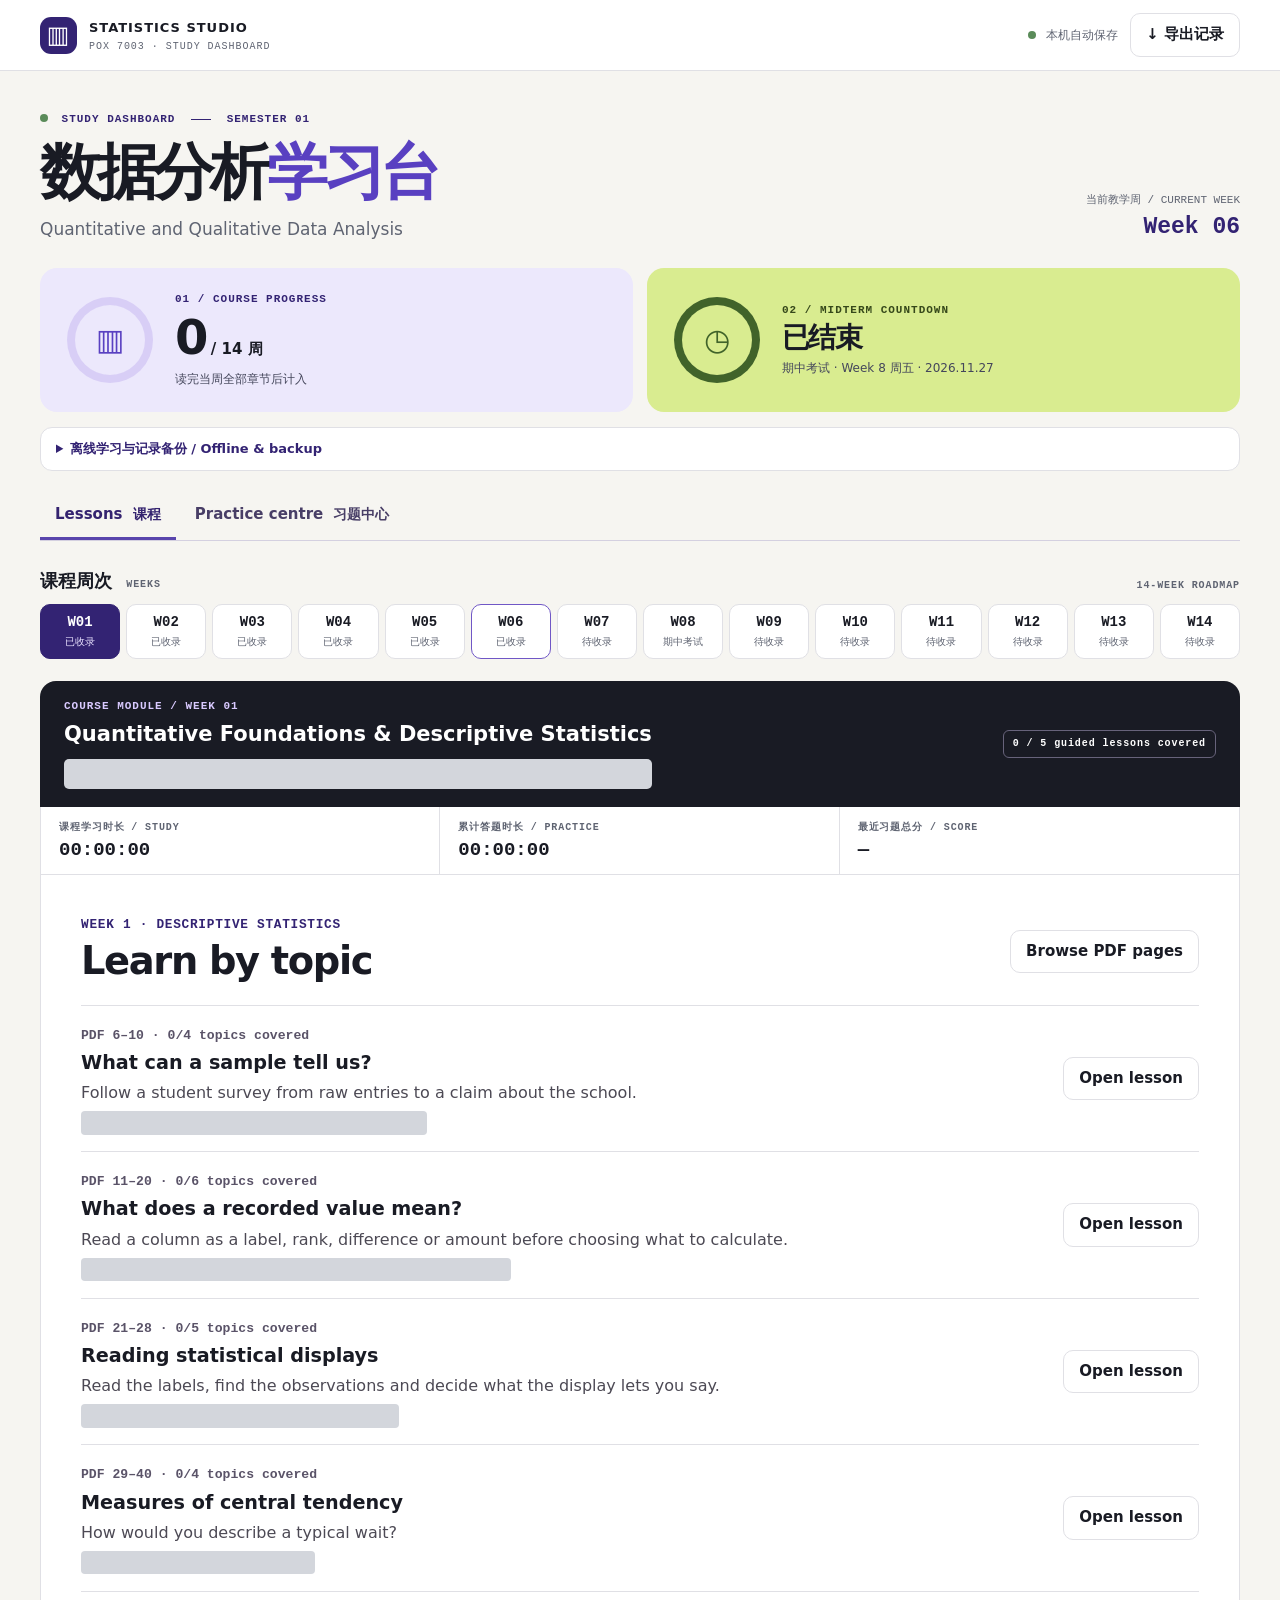
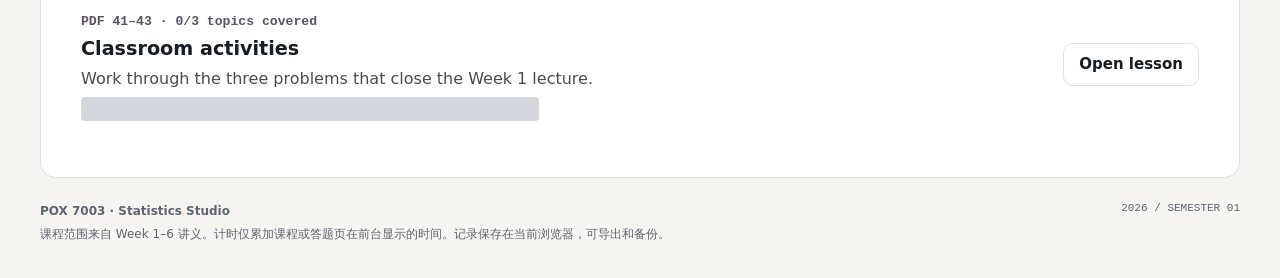
==== index.html @ 5e504912 "Publish POX 7003 study dashboard" ====
<!doctype html>
<html lang="zh-CN">
<head>
<meta charset="utf-8">
<meta name="viewport" content="width=device-width,initial-scale=1">
<meta name="description" content="POX 7003 双语课程、学习计时和英文测验。">
<meta name="theme-color" content="#f6f5f1">
<title>POX 7003 · Statistics Studio</title>
<link rel="stylesheet" href="./style.css">
<script defer src="./course.js"></script>
<script defer src="./week1.js"></script>
<script defer src="./week1-slides.js"></script>
<script defer src="./week1-clear.js"></script>
<script defer src="./slide-courses.js"></script>
<script defer src="./slide-view.js"></script>
<script defer src="./week5.js"></script>
<script defer src="./week6.js"></script>
<script defer src="./teaching.js"></script>
<script defer src="./reference.js"></script>
<script defer src="./figures.js"></script>
<script defer src="./centre-content.js"></script>
<script defer src="./centre-visual.js"></script>
<script defer src="./centre-assessment.js"></script>
<script defer src="./guided-foundations.js"></script>
<script defer src="./guided-graphs.js"></script>
<script defer src="./guided-activities.js"></script>
<script defer src="./centre-lesson.js"></script>
<script defer src="./week1-practice.js"></script>
<script defer src="./revision-original.js"></script>
<script defer src="./revision-mock.js"></script>
<script defer src="./revision-scope.js"></script>
<script defer src="./exam-centre.js"></script>
<script defer src="./app.js"></script>
<script defer src="./storage.js"></script>
</head>
<body>
<header class="top"><div class="shell top-inner"><a class="brand" href="#week=1"><span class="logo" aria-hidden="true">▥</span><span>STATISTICS STUDIO<small>POX 7003 · STUDY DASHBOARD</small></span></a><div class="tools"><span class="local" id="save-status"><i></i> 本机自动保存</span><button id="export" class="soft">↓ <span>导出记录</span></button></div></div></header>
<main class="shell">
  <section class="hero"><div><p class="eyebrow"><span class="live"></span> STUDY DASHBOARD <span class="hero-rule"></span> SEMESTER 01</p><h1>数据分析<span>学习台</span></h1><p class="subtitle" lang="en">Quantitative and Qualitative Data Analysis</p></div><div class="now"><small>当前教学周 / CURRENT WEEK</small><strong>Week 06</strong></div></section>
  <section class="gauges" aria-label="课程仪表盘">
    <div class="gauge-card progress"><div class="ring" id="progress-ring" aria-hidden="true"><span>▥</span></div><div><p class="eyebrow">01 / COURSE PROGRESS</p><div class="metric"><strong id="week-count">0</strong><span> / 14 周</span></div><p>读完当周全部章节后计入</p></div></div>
    <div class="gauge-card exam"><div class="ring" id="exam-ring" aria-hidden="true"><span>◷</span></div><div><p class="eyebrow">02 / MIDTERM COUNTDOWN</p><div class="metric"><strong id="exam-days">—</strong><span id="exam-unit"> 天</span></div><p>期中考试 · Week 8 周五 · 2026.11.27</p></div></div>
  </section>
  <details class="access-help"><summary>离线学习与记录备份 / Offline &amp; backup</summary>
    <p><a href="./POX7003-offline.html" download>下载完整离线版</a>，保存后可直接打开学习。记录按浏览器保存，可通过备份转移到其他设备。</p>
    <div class="tools backup-tools"><button class="soft" id="backup">备份学习数据</button><label class="soft" for="restore">恢复备份</label><input id="restore" type="file" accept=".json,application/json" hidden></div>
    <p id="backup-status" role="status">CSV 可查看统计；JSON 备份可恢复进度和成绩。恢复会替换当前记录，请先备份。</p>
  </details>
  <nav class="course-switch" aria-label="Study navigation"><a href="#week=1&view=lessons" id="course-switch-lessons">Lessons <span>课程</span></a><a href="#view=exam&tab=mock" id="course-switch-exam">Practice centre <span>习题中心</span></a></nav>
  <section class="weeks" aria-labelledby="weeks-title"><div class="section-head"><h2 id="weeks-title">课程周次 <small>WEEKS</small></h2><span>14-WEEK ROADMAP</span></div><nav class="week-grid" id="week-grid" aria-label="选择课程周次"></nav></section>
  <div id="workspace"></div>
  <footer><div><strong>POX 7003 · Statistics Studio</strong><p>课程范围来自 Week 1–6 讲义。计时仅累加课程或答题页在前台显示的时间。记录保存在当前浏览器，可导出和备份。</p></div><span>2026 / SEMESTER 01</span></footer>
</main>
<dialog id="diagram-viewer"><div class="diagram-toolbar"><button type="button" class="soft" id="close-diagram">Close</button><label for="diagram-scale">Zoom <input id="diagram-scale" type="range" min="100" max="300" step="25" value="100"></label><output id="diagram-scale-value" for="diagram-scale">100%</output></div><div id="large-diagram"></div></dialog>
</body>
</html>
---- style.css ----
:root{--bg:#f6f5f1;--paper:#fff;--ink:#191b24;--muted:#5f6472;--line:#e0e0e5;--purple:#5940c1;--deep:#332373;--violet:#ece8fc;--lime:#d9ec90;--green:#315a3a;--mono:ui-monospace,Consolas,monospace}
*{box-sizing:border-box}body{margin:0;background:var(--bg);color:var(--ink);font:15px/1.55 system-ui,"Microsoft YaHei",sans-serif}a{color:var(--deep)}button,input{font:inherit}button{cursor:pointer}button:disabled{cursor:default}button:focus-visible,a:focus-visible,input:focus-visible,summary:focus-visible{outline:3px solid #9779ef;outline-offset:3px}.shell{width:min(1200px,calc(100% - 60px));margin:auto}.top{border-bottom:1px solid var(--line);background:#fff}.top-inner,.brand,.tools,.section-head,.lesson-top,.pager,.quiz-actions,.week-title{display:flex;align-items:center;justify-content:space-between;gap:12px}.top-inner{height:70px}.brand{text-decoration:none;color:var(--ink);font-weight:800;font-size:13px;letter-spacing:.075em}.brand small{display:block;color:var(--muted);font:10px var(--mono);margin-top:3px}.logo{display:grid;place-items:center;width:37px;height:37px;border-radius:11px;background:var(--deep);color:#fff;font-size:24px}.local{font-size:12px;color:var(--muted);white-space:nowrap}.local i,.live{display:inline-block;width:8px;height:8px;background:#5a8b59;border-radius:50%;margin-right:6px}.soft,.primary{border:1px solid var(--line);border-radius:10px;padding:9px 15px;background:#fff;color:var(--ink);font-weight:650}.soft:hover{background:var(--violet)}.primary{background:var(--deep);color:#fff;border-color:var(--deep)}.primary:hover{background:var(--purple)}.primary:disabled{background:#e5e2ea;color:#635c70;border-color:#e5e2ea}.hero{padding:41px 0 26px;display:flex;align-items:flex-end;justify-content:space-between;gap:16px}.eyebrow{font:700 11px/1.35 var(--mono);letter-spacing:.09em;margin:0;color:var(--deep)}.hero-rule{display:inline-block;width:20px;border-top:1px solid currentColor;vertical-align:middle;margin:0 8px}.hero h1{margin:10px 0 2px;font-size:clamp(35px,5vw,61px);letter-spacing:-.07em;line-height:1.15}.hero h1 span{color:var(--purple)}.subtitle{margin:9px 0 0;color:var(--muted);font-size:clamp(13px,2vw,17px)}.now{text-align:right;padding:0 0 2px;white-space:nowrap}.now small{color:var(--muted);font:11px var(--mono)}.now strong{display:block;font:700 23px var(--mono);color:var(--deep);margin-top:4px}.gauges{display:grid;grid-template-columns:1fr 1fr;gap:14px}.gauge-card{display:flex;align-items:center;gap:22px;padding:22px 27px;border-radius:17px;min-height:144px}.progress{background:var(--violet)}.exam{background:var(--lime)}.exam .eyebrow{color:#36481a}.ring{width:86px;height:86px;display:grid;place-items:center;position:relative;flex:none;border-radius:50%;background:conic-gradient(var(--arc) var(--value,0%),var(--track) 0)}.ring:before{content:"";position:absolute;inset:8px;border-radius:50%;background:var(--face)}.ring span{z-index:1;color:var(--arc);font-size:30px}.progress .ring{--arc:#5940c1;--track:#d8cef6;--face:var(--violet)}.exam .ring{--arc:#41632a;--track:#bfda65;--face:var(--lime)}.metric{line-height:1.08;margin-top:5px}.metric strong{font-size:48px;letter-spacing:-.06em}.metric span{font-size:15px;font-weight:700}.gauge-card p:last-child{font-size:12px;margin:6px 0 0;color:#44465b}.weeks{margin:26px 0 22px}.section-head h2{font-size:18px;margin:0 0 9px}.section-head small,.section-head>span,.tag,.label{font:700 10px var(--mono);letter-spacing:.09em;color:var(--muted)}.section-head small{margin-left:8px}.week-grid{display:grid;grid-template-columns:repeat(14,1fr);gap:6px}.week-tab{border:1px solid var(--line);background:#fff;color:var(--ink);border-radius:10px;min-width:0;padding:9px 2px;text-align:center}.week-tab strong{font:700 14px var(--mono);display:block}.week-tab span{font-size:10px;display:block;margin-top:4px;color:var(--muted);white-space:nowrap}.week-tab[aria-current]{background:var(--deep);border-color:var(--deep);color:#fff}.week-tab[aria-current] span{color:#e9e2ff}.week-tab.is-current:not([aria-current]){border-color:#7057c6}.week-tab.is-done:not([aria-current]) span{color:var(--green);font-weight:700}.week-title{background:var(--ink);color:#fff;border-radius:16px 16px 0 0;padding:18px 24px}.week-title h2{font-size:21px;margin:4px 0 0}.week-title h2 small{font-weight:500;font-size:14px;color:#ddd8eb;display:block}.week-title .eyebrow{color:#d9caff}.week-title .tag{color:#fff;border:1px solid #67637b;padding:6px 9px;border-radius:6px;text-align:center;line-height:1.45}.week-body{background:#fff;border:1px solid var(--line);border-top:0;border-radius:0 0 16px 16px}.week-stats{display:grid;grid-template-columns:repeat(3,1fr);border-bottom:1px solid var(--line);margin:0}.week-stats>div{padding:13px 18px;border-right:1px solid var(--line);min-width:0}.week-stats>div:last-child{border:0}.week-stats dd{font:700 19px var(--mono);margin:5px 0 0}.lesson-layout{display:grid;grid-template-columns:230px minmax(0,1fr)}.toc{padding:19px 12px;border-right:1px solid var(--line);background:#faf9fd}.toc>.label{display:block;margin:0 7px 12px}.topic{border:0;border-radius:9px;background:transparent;color:var(--ink);display:grid;grid-template-columns:23px 1fr auto;width:100%;text-align:left;gap:6px;padding:9px 6px;font-size:12px;margin-bottom:3px}.topic:hover,.topic[aria-current]{background:var(--violet)}.topic[aria-current]{color:var(--deep);font-weight:700}.topic .num{font:700 11px var(--mono);color:var(--purple);margin-top:3px}.topic time{font:10px var(--mono);color:var(--muted);margin-top:4px}.lesson{padding:22px 24px}.lesson-top{align-items:flex-start}.lesson h3,.practice h3,.empty h3{font-size:clamp(20px,3vw,28px);line-height:1.25;margin:7px 0 0}.lesson h3 small{font-size:14px;display:block;color:var(--muted);font-weight:600;margin-top:6px}.timer{color:var(--deep);border:1px solid #ddd4fc;background:#f6f3ff;border-radius:9px;padding:8px 10px;font:700 11px var(--mono);white-space:nowrap}.figure{margin:18px 0;background:#f7f6fc;border:1px solid #e6e1f5;border-radius:13px;padding:9px 12px 10px}.figure svg{width:100%;height:auto;display:block;max-height:214px}.figure figcaption{font-size:12px;color:#4d4c64;text-align:center;margin-top:6px}.bilingual{display:grid;grid-template-columns:1fr 1fr;gap:0 19px}.bilingual .label{padding-bottom:8px}.bilingual p{margin:0;padding:12px 0;border-top:1px solid var(--line);font-size:14px;overflow-wrap:anywhere}.bilingual p[lang=en]{color:#43475a}.pager{margin:18px 0 0;flex-wrap:wrap}.practice-cta{padding:17px 24px;background:#fbfaf4;border-top:1px solid #e6e3d7;border-radius:0 0 16px 16px;display:flex;align-items:center;justify-content:space-between;gap:10px}.practice-cta h3{font-size:16px;margin:0}.practice-cta p,.empty p{margin:4px 0 0;color:var(--muted);font-size:13px}.practice,.empty{padding:23px 24px}.practice{max-width:850px;margin:auto}.practice h3{margin-bottom:13px}.practice-progress{height:6px;background:var(--violet);border-radius:9px;overflow:hidden;margin:14px 0 19px}.practice-progress span{display:block;background:var(--purple);height:100%}.practice fieldset{margin:0;padding:0;border:0;min-width:0}.practice legend{font-size:19px;font-weight:700;margin:0 0 12px;padding:0}.options label{display:flex;align-items:center;gap:12px;padding:10px 12px;border:1px solid var(--line);border-radius:8px;margin-bottom:7px}.options label:has(input:checked){background:var(--violet);border-color:var(--purple)}.options input{accent-color:var(--purple);flex:none}.short-answer{display:block;width:100%;padding:12px;border:1px solid #8f88a2;border-radius:8px}.quiz-actions{margin-top:17px;flex-wrap:wrap}.quiz-actions button:disabled{opacity:.5}.feedback{margin:9px 0 0;color:#8f312f}.result-list{padding-left:24px}.result-list li{padding:8px 0;border-bottom:1px solid var(--line)}.result-list small{display:block;color:var(--muted)}details{margin:13px 0}summary{cursor:pointer;font-weight:650}.source-note{padding:0 24px 6px;font-size:12px;color:var(--muted)}footer{display:flex;justify-content:space-between;gap:20px;color:var(--muted);margin:24px 0 30px;font-size:12px}footer p{margin:4px 0}footer>span{font:11px var(--mono);white-space:nowrap}
@media(max-width:880px){.week-grid{grid-template-columns:repeat(7,1fr)}.lesson-layout{grid-template-columns:180px minmax(0,1fr)}.topic{grid-template-columns:19px 1fr}.topic time{grid-column:2}.gauge-card{padding:17px;gap:12px}}
@media(max-width:640px){.shell{width:calc(100% - 26px)}.top-inner{height:60px}.tools{gap:6px}.local{display:none}.hero{padding:24px 0 17px}.now small{font-size:9px}.now strong{font-size:16px}.gauges{gap:7px}.gauge-card{padding:11px;gap:8px;min-height:102px}.gauge-card .eyebrow{font-size:9px}.gauge-card p:last-child{font-size:10px}.ring{width:36px;height:36px}.ring:before{inset:4px}.ring span{font-size:17px}.metric strong{font-size:35px}.lesson-layout{display:block}.toc{border-right:0;border-bottom:1px solid var(--line);display:grid;grid-template-columns:1fr 1fr;gap:2px}.toc>.label{grid-column:1/-1;margin-bottom:4px}.topic{padding:6px 3px}.lesson,.practice,.empty{padding:15px 12px}.week-title,.practice-cta{padding:12px}.week-title h2{font-size:16px}.week-stats>div{padding:8px 6px}.week-stats dd{font-size:15px}.bilingual{column-gap:10px}.bilingual p{font-size:12px}.practice-cta{align-items:flex-start}.practice-cta button{white-space:nowrap;padding:7px 9px}.timer{font-size:10px;padding:6px}.figure{padding:6px}footer>span{display:none}}
@media(max-width:365px){.ring{display:none}.now{white-space:normal}.week-grid{gap:3px}.week-tab span{font-size:9px}.bilingual{column-gap:7px}}
.definitions{margin:17px 0 0;border:1px solid #e6e1f5;border-radius:13px;background:#faf9fd}
.definitions h4{margin:0;padding:11px 13px;background:var(--violet);color:var(--deep);border-radius:12px 12px 0 0;font-size:14px}
.definitions h4 .label{margin-left:6px}
.definition-row{display:grid;grid-template-columns:1fr 1fr;gap:16px;padding:9px 13px;border-top:1px solid #e6e1f5}
.definition-row dl,.definition-row dd{margin:0}
.definition-row dt{font-weight:700;color:var(--deep);font-size:13px}
.definition-row dd{margin-top:3px;font-size:13px;overflow-wrap:anywhere}
.definition-row dl[lang=en] dd{color:#43475a}
@media(max-width:640px){.definition-row{gap:10px;padding:8px}.definition-row dt,.definition-row dd{font-size:12px}.definitions h4{padding:8px}}

.access-help{background:#fff;border:1px solid var(--line);border-radius:12px;padding:11px 15px;font-size:13px;margin-top:15px}
.access-help summary{color:var(--deep)}
.access-help p{color:var(--muted);margin:8px 0}
.backup-tools{justify-content:flex-start;flex-wrap:wrap}
.backup-tools label{cursor:pointer}
.beginner-intro{margin:18px 0;background:#eef3df;border-radius:12px;padding:12px 15px}
.beginner-intro h4,.how-to h4,.worked-examples>h4{margin:0 0 8px;font-size:15px}
.beginner-intro p,.how-to p{margin:7px 0}
.beginner-intro p[lang=en],.how-to p[lang=en]{color:#4c5260;font-size:13px}
.how-to{margin:17px 0;border-left:4px solid var(--purple);padding:3px 0 3px 13px}
.worked-examples{margin-top:22px}
.worked-example{border:1px solid var(--line);border-radius:10px;padding:12px;margin:9px 0}
.worked-example summary{font-size:14px;color:var(--deep)}
.example-question{font-size:13px;color:var(--muted)}
.worked-example .bilingual{gap:13px}
.worked-example ol{margin:7px 0;padding-left:20px;font-size:13px}
.worked-example li{margin-bottom:7px}
.model-answer{background:var(--violet);border-radius:7px;padding:8px 10px;font-size:13px;margin:7px 0 0}
.formal-lesson{border-top:1px solid var(--line);margin-top:20px;padding-top:14px}
.formal-lesson summary{font-size:13px;color:var(--deep)}
@media(max-width:640px){.worked-example{padding:9px}.worked-example .bilingual{font-size:12px;gap:8px}.beginner-intro{padding:10px}.worked-example li{overflow-wrap:anywhere}}

.reference-reading{border:1px solid #e1ddc8;background:#fcfbf5;border-radius:9px;padding:10px;margin-top:15px}
.reference-reading summary{font-size:13px;color:#57431a}
.reference-credit{font-size:12px;color:var(--muted)}
.reference-note h5{margin:12px 0 3px;font-size:14px}
.reference-note h5 span{display:block;font-size:12px;color:var(--muted)}
.reference-note p{font-size:13px}

.zoom-figure{display:block;margin:6px auto 0;border:0;background:transparent;color:var(--purple);font-size:11px;text-decoration:underline}
#diagram-viewer{width:min(1000px,95vw);border:1px solid var(--line);border-radius:12px;padding:14px}
#diagram-viewer::backdrop{background:#191b2499}
#large-diagram{overflow-x:auto;margin-top:15px}
#large-diagram svg{display:block;width:100%;min-width:660px;height:auto}
.zh-help{display:block;position:relative;border-radius:5px;min-height:22px;padding:5px 7px;color:var(--muted);font-weight:400;cursor:help;user-select:none}
.zh-help::after{content:"";position:absolute;inset:0;background:#d3d6dc;border-radius:inherit;pointer-events:none}
.zh-help:focus-visible::after,.zh-help.is-revealed::after{opacity:0}
.zh-help:focus-visible{outline:2px solid var(--purple);outline-offset:3px}
@media(hover:hover) and (pointer:fine){.zh-help:hover::after{opacity:0}}
.reading-hint{font-size:12px;color:var(--muted);line-height:1.5;margin:12px 0}
.beginner-intro p[lang=en],.how-to p[lang=en]{font-size:15px;color:var(--ink)}
.beginner-intro .zh-help,.how-to .zh-help{font-size:13px}
.worked-example summary{font-size:16px;line-height:1.5;font-weight:750;color:var(--deep)}
.worked-example .example-question{margin:10px 0;font-size:13px}
.worked-example .bilingual>div[lang=en]{color:var(--ink);font-weight:500}
.worked-example .bilingual ol{font-size:14px;line-height:1.7}
.worked-example .zh-help ol{font-size:13px}
.bilingual p[lang=en]{color:var(--ink)}
.definition-row dl[lang=en] dd{color:var(--ink);font-size:14px}
.definition-row .zh-help dt{color:var(--muted)}
.figure figcaption .zh-help{margin-top:7px;font-size:11px}
.lesson h3 small,.week-title h2 small{max-width:100%;font-size:13px;margin-top:8px}
.reference-note h5{font-size:15px;color:var(--deep)}
.reference-note>.zh-help{font-size:12px}
.topic span[lang=en]{font-size:11px;line-height:1.45;overflow-wrap:anywhere}
@media(max-width:640px){.worked-example summary{font-size:15px}.worked-example .bilingual ol{font-size:13px}.worked-example .zh-help ol{font-size:12px}.beginner-intro p[lang=en],.how-to p[lang=en]{font-size:14px}}
/* Full teacher-slide reading mode. */
.slide-toc{max-height:78vh;overflow-y:auto;overscroll-behavior:contain}
.original-slide{padding:0;overflow:hidden;margin:24px 0;background:#f5f6fa}
.original-slide img{display:block;width:100%;height:auto;aspect-ratio:1550/872;object-fit:contain}
.clarified-slide img{aspect-ratio:auto}
.original-reference{margin-bottom:22px;color:var(--muted);font-size:13px}
.diagram-toolbar{display:flex;gap:12px;align-items:center;flex-wrap:wrap}
.diagram-toolbar label{display:flex;align-items:center;gap:8px;font-size:13px}
.diagram-toolbar input{max-width:130px}
#large-diagram{overflow:auto;max-height:75vh}
#large-diagram img,#large-diagram svg{max-width:none}
.original-slide figcaption{display:flex;align-items:center;justify-content:space-between;gap:12px;padding:12px;font-size:12px}
.slide-item{display:grid;grid-template-columns:28px minmax(0,1fr);gap:8px;border-top:1px solid #e4e2ed;padding:14px 0}
.slide-item p{margin:0 0 10px;overflow-wrap:anywhere}
.item-number{font-size:11px;color:#8d879d;padding-top:4px}
.slide-transcript h4,.slide-walkthrough h4{font-size:19px;margin-bottom:12px}
.slide-walkthrough{margin:24px 0;line-height:1.85}
.slide-extras{margin:24px 0}
.source-gap{margin:20px 0;padding:12px 16px;border:1px solid #dbc796;border-radius:10px;background:#fff8e8;font-size:13px}
.source-gap p{margin:4px 0 10px}
.concept-visual{margin:26px 0}
.slide-worked{border-top:2px solid var(--violet);padding-top:20px}
.page-picker{display:flex;align-items:center;gap:12px;margin:18px 0}
.page-picker label{font-size:13px;font-weight:600;white-space:nowrap}
.page-picker select{min-width:0;max-width:100%;flex:1;padding:10px;border:1px solid var(--line);border-radius:8px;background:#fff;color:var(--ink);font:inherit}
#large-diagram img{display:block;width:100%;height:auto}
@media(max-width:850px){.slide-toc{max-height:260px;position:static}.original-slide figcaption{flex-wrap:wrap}.slide-item{grid-template-columns:22px minmax(0,1fr)}}

/* Focused Week 1 reader. Other weeks keep the PDF layout. */
.centre-entry{display:flex;align-items:center;justify-content:space-between;gap:1rem;padding:1.15rem 1.5rem;background:#f5f2ff;border-bottom:1px solid #dcd4ee}
.centre-entry h3,.centre-entry p{margin:0}
.centre-entry h3{margin:.2rem 0;font-size:1.3rem}
.centre-entry p:last-child{color:#504b60}
.centre-focus #workspace{max-width:1110px;margin-inline:auto}
.centre-shell{color:#232135;font-size:1rem;line-height:1.58}
.centre-mast{display:flex;align-items:center;justify-content:space-between;gap:1.4rem;padding:clamp(22px,4vw,43px) 0 24px;border-bottom:1px solid #d6d3df}
.centre-mast h2{font-size:clamp(2rem,4.8vw,3.5rem);line-height:1.04;letter-spacing:-.055em;margin:.5rem 0 .6rem;font-weight:720}
.centre-mast p:not(.centre-kicker){margin:.1rem 0 .35rem;color:#494756;font-size:1.07rem}
.centre-mast .soft,.centre-entry .primary{flex:none}
.centre-kicker{font:700 .8rem/1.5 var(--mono);letter-spacing:.055em;text-transform:uppercase;color:var(--deep);margin:0}
.centre-kicker span{color:#847997;margin:0 .32rem}
.centre-layout{display:grid;grid-template-columns:minmax(170px,210px) minmax(0,1fr);align-items:start;gap:clamp(16px,3.5vw,44px);margin-top:20px}
.centre-nav{position:sticky;top:1rem;padding:1rem 0}
.centre-nav h3,.centre-help p{font:700 .9rem/1.4 system-ui,sans-serif;color:#514c60;margin:0 0 .7rem}
.centre-nav nav{display:grid;gap:4px}
.centre-nav button{background:transparent;border:1px solid transparent;color:#4e4959;display:flex;align-items:center;text-align:left;gap:.67rem;padding:9px 10px;border-radius:9px;line-height:1.35;min-height:42px;font-size:.98rem}
.centre-nav button:hover,.centre-nav button[aria-current]{background:#ece7fa;color:var(--deep)}
.centre-nav button[aria-current]{font-weight:700;border-color:#d9cfee}
.centre-step-index{font:600 .8rem/1.4 var(--mono);color:#604e80}
.centre-progress,.centre-help small,.centre-caption,.centre-source,.centre-answer-meta{font-size:.9rem;color:#5b5568}
.centre-progress{border-top:1px solid #dcd8e2;margin:1.1rem 0;padding-top:.9rem}
.centre-help{margin:1.4rem 0}
.centre-help p{margin-bottom:.2rem}
.centre-reader,.centre-assessment{min-width:0;width:100%;border:1px solid #e0dde6;background:white;border-radius:16px;padding:clamp(16px,3.4vw,38px);scroll-margin-top:12px}
.centre-reader h3,.centre-assessment h3{font-size:clamp(1.65rem,3.4vw,2.5rem);line-height:1.12;letter-spacing:-.035em;margin:.5rem 0}
.centre-reader h4,.centre-assessment h4{font-size:1.25rem;letter-spacing:-.018em;margin:0 0 .45rem}
.centre-shell .centre-en{margin:.6rem 0 .35rem;max-width:68ch}
.centre-chapter-head{margin-bottom:1rem}
.centre-zh{width:fit-content;max-width:100%;font-size:.88rem;line-height:1.5;min-height:16px;padding:1px 5px;border-radius:4px;overflow-wrap:anywhere}
.centre-shell .zh-help::after{background:#dadce2}
.centre-method{border-left:3px solid #7462ab;background:#f6f4fb;padding:12px 16px;margin:1.3rem 0}
.centre-block{border-top:1px solid #dedbe4;margin:1.55rem 0 0;padding:1.35rem 0 0;scroll-margin-top:1rem}
.centre-section-head,.centre-next,.centre-example-actions,.centre-review-actions{display:flex;align-items:center;justify-content:space-between;gap:.7rem;flex-wrap:wrap}
.centre-section-head h4,.centre-caption{margin:0}
.centre-caption{margin:.7rem 0 .45rem}
.centre-example-picker{display:flex;gap:4px;flex-wrap:wrap}
.centre-example-picker button{border:1px solid #d9d3e4;background:#fff;color:#514760;min-width:34px;min-height:34px;border-radius:7px}
.centre-example-picker button[aria-current]{background:var(--deep);color:white;border-color:var(--deep)}
.centre-prompt{font:650 1.09rem/1.5 system-ui,sans-serif;margin:.7rem 0 .4rem}
.centre-hint summary,.centre-link{color:var(--deep)}
.centre-link{border:0;background:transparent;padding:.45rem .2rem;text-decoration:underline;text-underline-offset:.2em;font:600 .93rem/1.45 system-ui,sans-serif}
.centre-field-label{display:block;font-weight:650;margin:.8rem 0 .3rem}
.centre-shell textarea{display:block;width:100%;background:white;border:1px solid #a59eaf;border-radius:8px;padding:.65rem .8rem;font:inherit;resize:vertical}
.centre-example-actions{justify-content:flex-start;margin-top:.6rem}
.centre-solution,.centre-feedback,.centre-retry{margin:.9rem 0;padding:.8rem 1rem;border-radius:10px;background:#f6f5f9}
.centre-solution h5{margin:0 0 .5rem;font-size:.98rem}
.centre-solution ol{padding-left:1.4rem;margin:.35rem 0}
.centre-solution li{margin-bottom:.45rem}
.centre-solution p{margin:.5rem 0 .3rem}
.centre-choice{display:flex;align-items:baseline;gap:.8rem;text-align:left;padding:.65rem .85rem;border-radius:9px;background:#fff;border:1px solid #d7d3e0;font:inherit;color:inherit}
.centre-choice:hover,.centre-choice[aria-pressed=true]{border-color:#8271ae;background:#f4f0fc}
.centre-choice b{color:var(--deep);font:700 .88rem var(--mono)}
.centre-options{display:grid;gap:.4rem;margin:.7rem 0}
.centre-feedback{background:#fff3e4;border-left:3px solid #b27730}
.centre-feedback.is-correct{background:#eaf4ed;border-color:#417558}
.centre-feedback p{margin:.25rem 0}
.centre-next{border-top:1px solid #dedbe4;margin-top:1.7rem;padding-top:1rem}
.centre-source{display:flex;align-items:center;gap:.32rem;flex-wrap:wrap}
.centre-sr{position:absolute;clip-path:inset(50%);height:1px;width:1px;overflow:hidden}
.centre-assessment .options label,.centre-assessment .primary,.centre-assessment .soft{font-size:1rem}
.centre-assessment .options label{cursor:pointer}
.centre-review-card{border-top:1px solid #dcd8e2;padding:1rem 0;margin:.3rem 0}
.centre-assessment legend{line-height:1.45}
.centre-assessment summary{color:var(--deep)}
.centre-assessment input[type=checkbox]{width:16px;height:16px;accent-color:var(--purple)}
.centre-assessment dl dd{margin-left:0}
.centre-assessment-column{min-width:0}
.centre-week-practice{display:flex;align-items:center;justify-content:space-between;flex-wrap:wrap;gap:.65rem;padding:1.2rem 0}
.centre-week-practice h4,.centre-week-practice p{margin:0}
.centre-week-practice p{color:#5b5568;font-size:.95rem}
.centre-help summary{color:#534663;font-size:.9rem}
.guide-index{padding:clamp(18px,4vw,40px);scroll-margin-top:14px}
.guide-index header,.guide-row,.guide-source-nav{display:flex;align-items:center;justify-content:space-between;gap:1rem}
.guide-index h3{font-size:clamp(1.7rem,3vw,2.6rem);line-height:1.14;letter-spacing:-.035em;margin:.35rem 0}
.guide-index header{padding-bottom:1rem}
.guide-row{border-top:1px solid var(--line);padding:1.05rem 0}
.guide-row small{font:600 .82rem/1.4 var(--mono);color:#5a5368}
.guide-row h4{font-size:1.2rem;line-height:1.3;margin:.32rem 0}
.guide-row p{margin:.1rem 0 .35rem;font-size:1rem;color:#4c4954}
.guide-row button{flex:none}
.guide-figure{margin:1rem 0;padding:clamp(12px,2.4vw,22px);border-radius:12px;background:#f8f7fb;border:1px solid #e0dbea;overflow-x:auto}
.guide-figure table{border-collapse:collapse;width:100%;font-size:1rem;margin:.65rem 0}
.guide-figure th,.guide-figure td{padding:.42rem .6rem;border-bottom:1px solid #d6d1de;text-align:left;vertical-align:top}
.guide-figure thead th{background:#eeebf4}
.guide-figure figcaption,.guide-figure caption{font-size:.96rem;color:#494354;text-align:left}
.guide-figure img,.guide-figure svg{max-width:100%;height:auto}
.guide-source-nav{justify-content:flex-start;flex-wrap:wrap}
.guide-question-links{display:flex;flex-wrap:wrap;gap:.45rem}
@media(max-width:600px){
  .guide-row,.guide-index header{align-items:flex-start;flex-wrap:wrap;gap:.35rem}
  .guide-row button{min-height:40px}
  .guide-figure th,.guide-figure td{padding:.34rem;font-size:.92rem}
}
.centre-help p{font:400 .9rem/1.5 system-ui,sans-serif;margin:.45rem 0}
.centre-reader:focus,.centre-assessment:focus{outline:none}
#centre-study-clock{font-variant-numeric:tabular-nums}
@media(max-width:760px){
  .centre-layout{display:block;margin-top:.7rem}
  .centre-nav{position:static;padding:.3rem 0 .8rem}
  .centre-nav h3{margin-bottom:.3rem}
  .centre-nav nav{display:flex;flex-wrap:wrap;gap:3px}
  .centre-nav button{font-size:.89rem;padding:.36rem .52rem;min-height:34px;gap:.25rem}
  .centre-step-index{font-size:.72rem}
  .centre-progress{border:0;padding:0;margin:.35rem 0}
  .centre-help{margin:.2rem 0}.centre-help p,.centre-help small{display:inline}
  .centre-help p{margin-right:.25rem}
  .centre-mast{align-items:flex-start;flex-wrap:wrap;gap:.5rem;padding:18px 0 12px}
  .centre-mast .soft{font-size:.9rem;padding:.4rem .6rem}
  .centre-entry{align-items:flex-start;flex-wrap:wrap;padding:.9rem}
}

/* Shared navigation for lessons and the cross-week practice collection. */
.course-switch{display:flex;flex-wrap:wrap;gap:4px;margin:22px 0 18px;border-bottom:1px solid #d4d0e0}
.course-switch a,.exam-tabs a{color:#483e66;text-decoration:none;padding:10px 15px;font-weight:650;border-bottom:3px solid transparent}
.course-switch a[aria-current=page],.exam-tabs a[aria-current=page]{border-bottom-color:#5945ac;color:#34236f}
.course-switch a span{font-size:.9em;margin-left:5px}
.exam-focus #workspace{max-width:1100px;margin-inline:auto}
.exam-centre{background:white;border:1px solid #d9d5e2;border-radius:16px;overflow:hidden;scroll-margin:12px}
.exam-mast{background:#30265b;color:white;padding:28px clamp(18px,5vw,55px)}
.exam-mast small,.exam-kicker,.exam-qhead small{font-family:ui-monospace,Consolas,monospace;letter-spacing:.06em}
.exam-mast h2{font-size:clamp(30px,4.4vw,50px);line-height:1.15;letter-spacing:-.04em;color:inherit;margin:7px 0 0}
.exam-mast h2 span{font-size:.5em;letter-spacing:0;white-space:nowrap;color:#e8e2fa}
.exam-tabs{display:flex;flex-wrap:wrap;gap:0 8px;padding:0 clamp(12px,4vw,45px);border-bottom:1px solid #ddd9e5;background:#f8f7fc}
.exam-tabs a{padding:14px 7px;font-size:15px;line-height:1.35}
.exam-body{max-width:930px;margin:auto;padding:clamp(20px,4vw,44px);font-size:16px;line-height:1.6;overflow-wrap:anywhere}
.exam-body h3{font-size:clamp(25px,3vw,34px);line-height:1.2;margin:0 0 8px;color:#211a37}
.exam-body h4{font-size:1.35rem;color:#211a37;line-height:1.35;margin:1.6em 0 .65em}
.exam-pagehead p{margin:0 0 16px}
.exam-controls,.exam-library-actions{display:flex;gap:8px;flex-wrap:wrap}
.exam-download{display:inline-flex;align-items:center;text-decoration:none}
.exam-score{background:#f3f1f9;padding:10px 15px;margin:16px 0;color:#433b57;font-size:.94rem}
.exam-score p{margin:0}.exam-score-disclosure summary{cursor:pointer;font-weight:650}
.exam-question{padding:23px 0;border-top:1px solid #dcd9e5;scroll-margin:20px}
.exam-question fieldset,.exam-question legend{border:0;margin:0;padding:0;min-width:0;width:100%}
.exam-question legend{font-size:1.1rem;font-weight:650;white-space:pre-line;margin-bottom:12px;line-height:1.55;color:#211a37}
.exam-qhead{display:flex;align-items:baseline;justify-content:space-between;margin-bottom:9px;font-weight:700;color:#514096}
.exam-qhead small,.exam-source,.exam-scope small{color:#615d71;font-weight:400}
.exam-group h4 small{font-weight:500;margin-left:.35em}
.exam-options{display:grid;gap:5px}
.exam-options label{display:flex;gap:9px;align-items:baseline;border:1px solid #dfdce7;border-radius:7px;padding:7px 12px;cursor:pointer;color:#2a2340}
.exam-options label:has(:checked){background:#f0ecfc;border-color:#806bc1}
.exam-options input,.exam-self input{accent-color:#543e9c}
.exam-write{display:block;font-weight:600}
.exam-write textarea{box-sizing:border-box;display:block;width:100%;margin:5px 0 0;padding:9px 12px;border:1px solid #bdb6cb;border-radius:7px;font:inherit;resize:vertical}
.exam-mark:empty{display:none}.exam-mark{margin:4px 0;color:#43336b}
.exam-key{background:#f4f5ed;border:1px solid #daddce;border-radius:9px;margin:12px 0 6px}
.exam-key summary{padding:10px 14px;cursor:pointer;font-weight:700}
.exam-key:not([open]) .exam-fold,.exam-key[open] .exam-reveal{display:none}
.exam-key-body{padding:0 14px 12px}
.exam-key h5{margin:10px 0 3px;font-size:.95rem;color:#49435b}
.exam-key p{margin:0;white-space:pre-line}.exam-key-answer{font-weight:650}
.exam-source{font-size:.85rem;display:block;margin-top:6px}
.exam-self{display:block;margin-top:12px}
.exam-scope{border-top:1px solid #dcd9e5;padding:16px 0}
.exam-scope h4,.exam-memory h4{margin:.2em 0 .65em}
.exam-kicker{font-size:.85rem;margin:0;color:#554487}
.exam-scope ul{padding-left:1.3rem}.exam-scope li{margin:.8rem 0}.exam-scope li p{margin:.18rem 0}
.exam-scope aside,.exam-memory{background:#f1eef9;border-radius:9px;padding:12px 16px}
.exam-memory{margin-top:28px}.exam-memory ol{padding:0;list-style:none}.exam-memory li{display:grid;grid-template-columns:56px auto;gap:10px;padding:.5rem 0;border-bottom:1px solid #d9d6e4}
.exam-memory li:last-child{border:0}
.exam-library-list>div{display:flex;align-items:center;justify-content:space-between;gap:12px;border-top:1px solid #dedbe8;padding:13px 0}
.exam-library-list strong,.exam-library-list small{display:block}.exam-library-list small{color:#60566e}
.exam-library-list a,.exam-back{color:#433187}
.exam-library-list .soft{display:inline-block;text-decoration:none;white-space:nowrap}
.exam-back{display:inline-block;margin-bottom:15px}
.exam-topic-links{display:flex;flex-wrap:wrap;gap:4px 12px;font-size:.94rem}
.exam-body table{border-collapse:collapse;max-width:100%;font-size:.95em}
.exam-body th,.exam-body td{border:1px solid #dcd8e4;padding:4px 8px;text-align:left}
@media(max-width:600px){.exam-body{padding:16px}.exam-tabs{display:grid;grid-template-columns:1fr 1fr}.exam-tabs a{padding:9px 4px}.exam-library-list>div{align-items:flex-start;flex-direction:column}.exam-centre{border-radius:9px}.exam-question{padding:17px 0}.course-switch a{padding:7px}.exam-memory li{grid-template-columns:50px auto}}
@media print{
  .exam-focus .hero,.exam-focus .gauges,.exam-focus .weeks{display:none}
  .exam-focus #workspace{max-width:none}
  .exam-key summary{display:none}
  .exam-centre:focus,.exam-centre :focus{outline:none}.exam-centre{border-radius:0}
  .exam-memory li{grid-template-columns:4.2rem 1fr}.exam-memory li strong{white-space:nowrap}
  body.exam-focus{background:white;color:black}.exam-focus .top,.exam-focus .access-help,.exam-focus .course-switch,.exam-focus .exam-tabs,.exam-focus footer,.exam-focus .exam-controls,.exam-focus .exam-score,.exam-focus .exam-write,.exam-focus .exam-self,.exam-focus .exam-mark{display:none}
  .exam-focus .shell,.exam-focus .exam-body{width:100%;max-width:none;margin:0;padding:0}.exam-centre{border:0;overflow:visible}.exam-mast{color:black;background:white;padding:0 0 10px}.exam-mast h2 span{color:#333}.exam-mast h2{font-size:23pt}
  .exam-question{break-inside:avoid;font-size:10pt;padding:8px 0}.exam-question legend{font-size:11pt}.exam-question input{display:none}.exam-options{gap:1px}.exam-options label{border:0;padding:0}.exam-key{background:transparent;border:0;margin:4px 0}.exam-key summary,.exam-key-body{padding:0}.exam-key h5{margin:4px 0 0}.exam-group h4{break-after:avoid}
  .exam-memory{break-before:page;background:white;margin:0;padding:0}
}
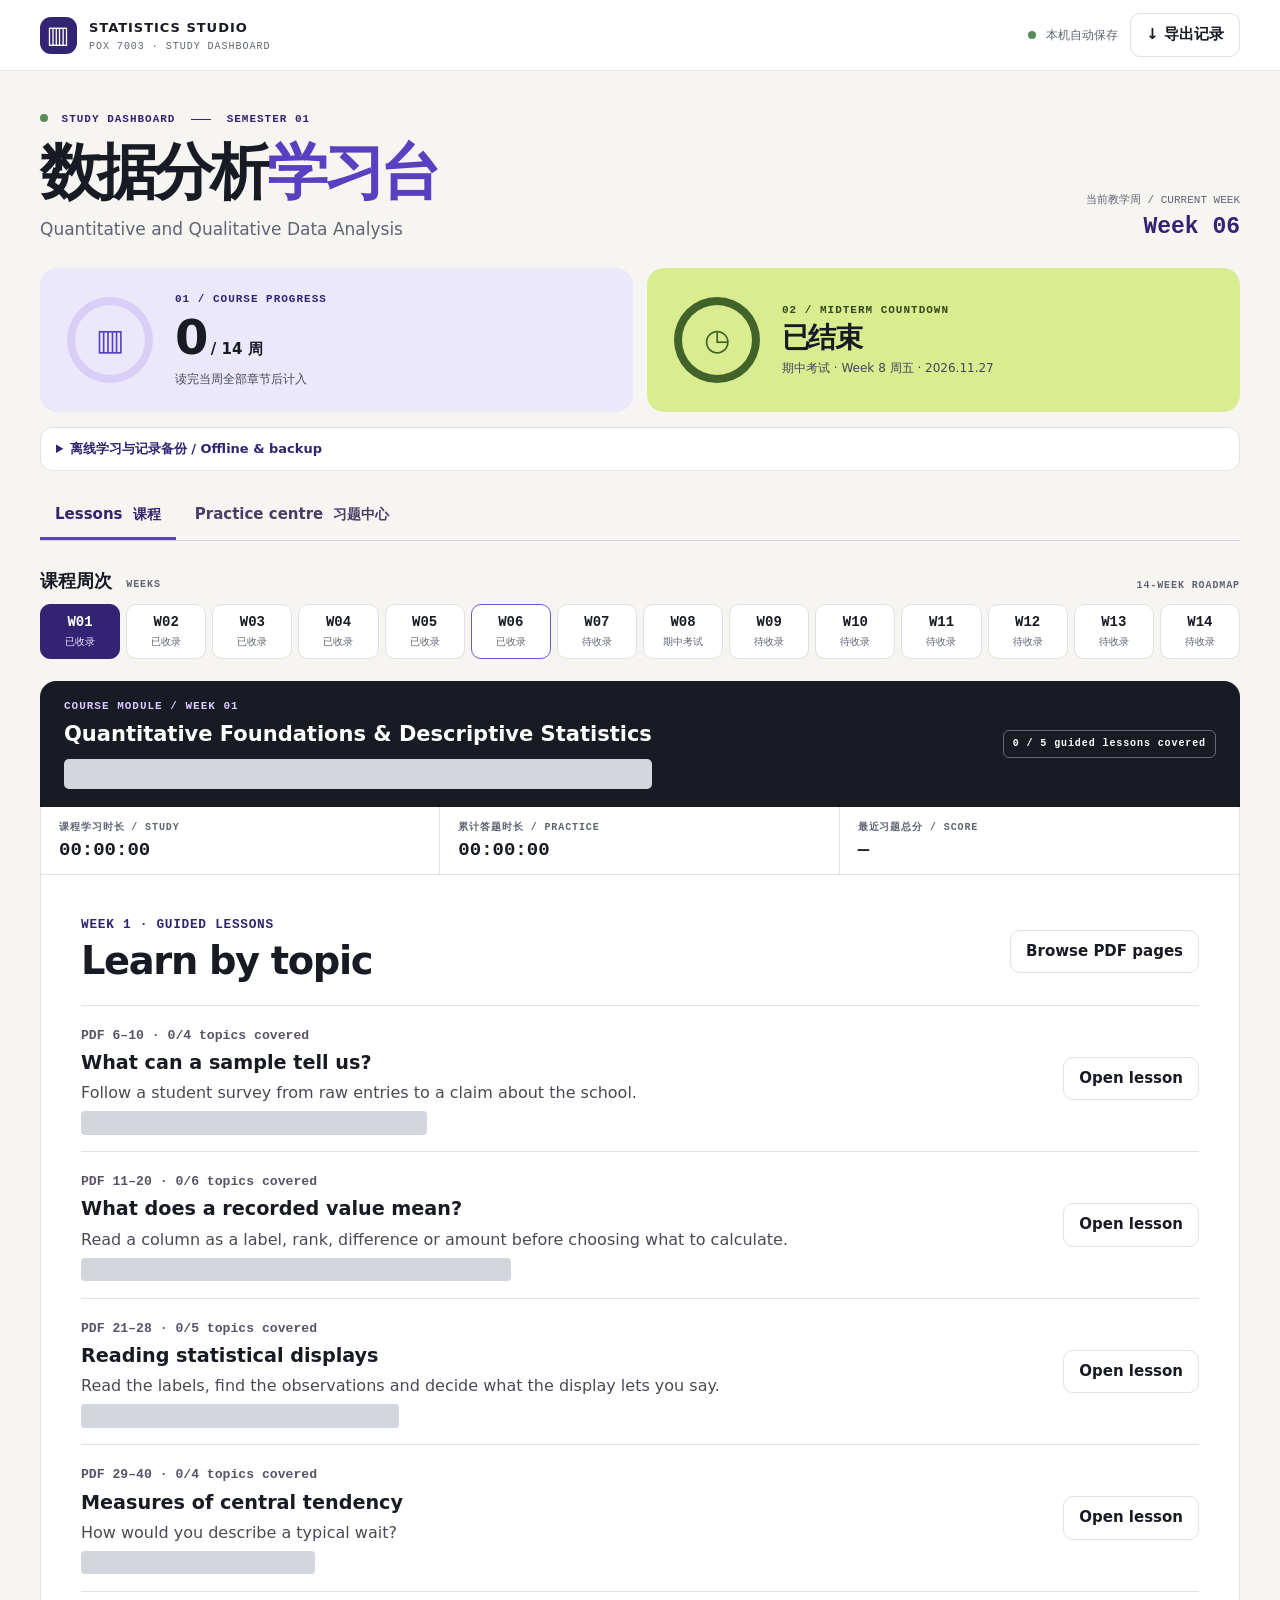
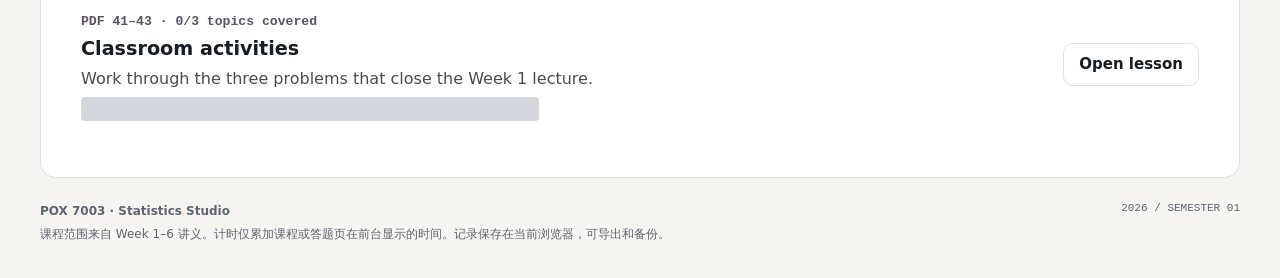
==== commit 9ca9f959: "Publish guided lessons for weeks 2 through 6" ====
--- a/index.html
+++ b/index.html
@@ -24,6 +24,11 @@
 <script defer src="./guided-foundations.js"></script>
 <script defer src="./guided-graphs.js"></script>
 <script defer src="./guided-activities.js"></script>
+<script defer src="./example-choices.js"></script>
+<script defer src="./worked-example.js"></script>
+<script defer src="./later-guide-content.js"></script>
+<script defer src="./later-guide-examples.js"></script>
+<script defer src="./later-guide.js"></script>
 <script defer src="./centre-lesson.js"></script>
 <script defer src="./week1-practice.js"></script>
 <script defer src="./revision-original.js"></script>
--- a/style.css
+++ b/style.css
@@ -247,6 +247,17 @@
 .exam-key{background:#f4f5ed;border:1px solid #daddce;border-radius:9px;margin:12px 0 6px}
 .exam-key summary{padding:10px 14px;cursor:pointer;font-weight:700}
 .exam-key:not([open]) .exam-fold,.exam-key[open] .exam-reveal{display:none}
+.worked-choice{margin:12px 0 0}
+.worked-choice fieldset{border:0;margin:0 0 12px;padding:0;min-width:0}
+.worked-choice legend{font-size:1rem;font-weight:650;max-width:100%;padding:0;margin-bottom:8px}
+.worked-choice .options label{overflow-wrap:anywhere}
+.worked-choice [hidden]{display:none}
+.worked-choice-feedback{color:var(--deep);font-weight:700;margin:12px 0 5px}
+.worked-note{white-space:pre-wrap}
+.guide-slide-notes{border:1px solid var(--line);border-radius:10px;padding:10px 15px}
+.guide-slide-notes section{border-top:1px solid var(--line);margin-top:14px;padding-top:4px}
+.guide-slide-notes h5{margin:3px 0 6px;font-size:.95rem}
+.guide-source-figure img{max-height:430px;object-fit:contain}
 .exam-key-body{padding:0 14px 12px}
 .exam-key h5{margin:10px 0 3px;font-size:.95rem;color:#49435b}
 .exam-key p{margin:0;white-space:pre-line}.exam-key-answer{font-weight:650}
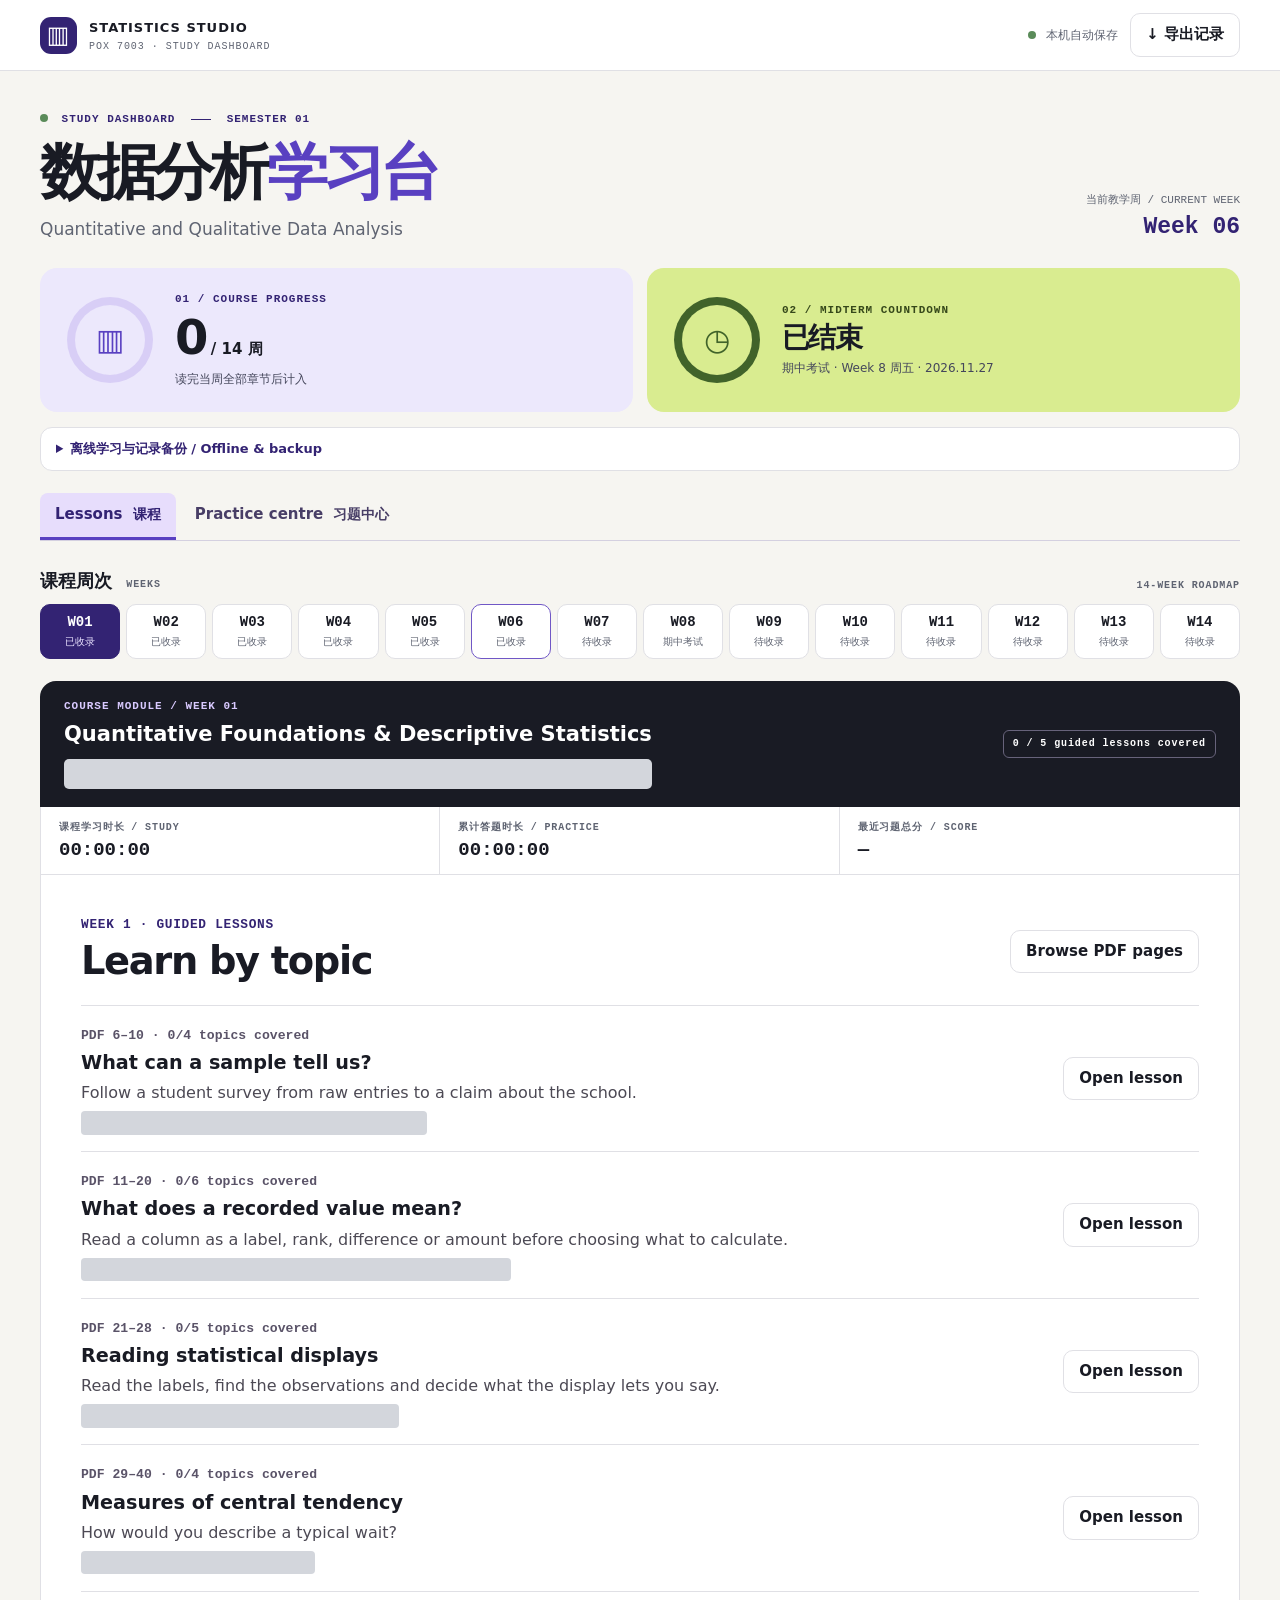
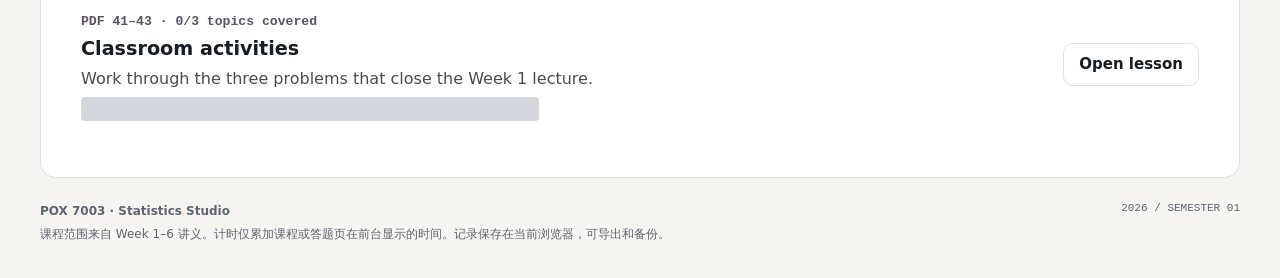
==== commit f3027daf: "Restore reading positions when switching course tabs" ====
--- a/index.html
+++ b/index.html
@@ -51,7 +51,7 @@
     <div class="tools backup-tools"><button class="soft" id="backup">备份学习数据</button><label class="soft" for="restore">恢复备份</label><input id="restore" type="file" accept=".json,application/json" hidden></div>
     <p id="backup-status" role="status">CSV 可查看统计；JSON 备份可恢复进度和成绩。恢复会替换当前记录，请先备份。</p>
   </details>
-  <nav class="course-switch" aria-label="Study navigation"><a href="#week=1&view=lessons" id="course-switch-lessons">Lessons <span>课程</span></a><a href="#view=exam&tab=mock" id="course-switch-exam">Practice centre <span>习题中心</span></a></nav>
+  <nav class="course-switch" id="course-tabs" aria-label="Study navigation"><a href="#week=1&view=lessons" id="course-switch-lessons">Lessons <span>课程</span></a><a href="#view=exam&tab=mock" id="course-switch-exam">Practice centre <span>习题中心</span></a></nav>
   <section class="weeks" aria-labelledby="weeks-title"><div class="section-head"><h2 id="weeks-title">课程周次 <small>WEEKS</small></h2><span>14-WEEK ROADMAP</span></div><nav class="week-grid" id="week-grid" aria-label="选择课程周次"></nav></section>
   <div id="workspace"></div>
   <footer><div><strong>POX 7003 · Statistics Studio</strong><p>课程范围来自 Week 1–6 讲义。计时仅累加课程或答题页在前台显示的时间。记录保存在当前浏览器，可导出和备份。</p></div><span>2026 / SEMESTER 01</span></footer>
--- a/style.css
+++ b/style.css
@@ -1,5 +1,5 @@
 :root{--bg:#f6f5f1;--paper:#fff;--ink:#191b24;--muted:#5f6472;--line:#e0e0e5;--purple:#5940c1;--deep:#332373;--violet:#ece8fc;--lime:#d9ec90;--green:#315a3a;--mono:ui-monospace,Consolas,monospace}
-*{box-sizing:border-box}body{margin:0;background:var(--bg);color:var(--ink);font:15px/1.55 system-ui,"Microsoft YaHei",sans-serif}a{color:var(--deep)}button,input{font:inherit}button{cursor:pointer}button:disabled{cursor:default}button:focus-visible,a:focus-visible,input:focus-visible,summary:focus-visible{outline:3px solid #9779ef;outline-offset:3px}.shell{width:min(1200px,calc(100% - 60px));margin:auto}.top{border-bottom:1px solid var(--line);background:#fff}.top-inner,.brand,.tools,.section-head,.lesson-top,.pager,.quiz-actions,.week-title{display:flex;align-items:center;justify-content:space-between;gap:12px}.top-inner{height:70px}.brand{text-decoration:none;color:var(--ink);font-weight:800;font-size:13px;letter-spacing:.075em}.brand small{display:block;color:var(--muted);font:10px var(--mono);margin-top:3px}.logo{display:grid;place-items:center;width:37px;height:37px;border-radius:11px;background:var(--deep);color:#fff;font-size:24px}.local{font-size:12px;color:var(--muted);white-space:nowrap}.local i,.live{display:inline-block;width:8px;height:8px;background:#5a8b59;border-radius:50%;margin-right:6px}.soft,.primary{border:1px solid var(--line);border-radius:10px;padding:9px 15px;background:#fff;color:var(--ink);font-weight:650}.soft:hover{background:var(--violet)}.primary{background:var(--deep);color:#fff;border-color:var(--deep)}.primary:hover{background:var(--purple)}.primary:disabled{background:#e5e2ea;color:#635c70;border-color:#e5e2ea}.hero{padding:41px 0 26px;display:flex;align-items:flex-end;justify-content:space-between;gap:16px}.eyebrow{font:700 11px/1.35 var(--mono);letter-spacing:.09em;margin:0;color:var(--deep)}.hero-rule{display:inline-block;width:20px;border-top:1px solid currentColor;vertical-align:middle;margin:0 8px}.hero h1{margin:10px 0 2px;font-size:clamp(35px,5vw,61px);letter-spacing:-.07em;line-height:1.15}.hero h1 span{color:var(--purple)}.subtitle{margin:9px 0 0;color:var(--muted);font-size:clamp(13px,2vw,17px)}.now{text-align:right;padding:0 0 2px;white-space:nowrap}.now small{color:var(--muted);font:11px var(--mono)}.now strong{display:block;font:700 23px var(--mono);color:var(--deep);margin-top:4px}.gauges{display:grid;grid-template-columns:1fr 1fr;gap:14px}.gauge-card{display:flex;align-items:center;gap:22px;padding:22px 27px;border-radius:17px;min-height:144px}.progress{background:var(--violet)}.exam{background:var(--lime)}.exam .eyebrow{color:#36481a}.ring{width:86px;height:86px;display:grid;place-items:center;position:relative;flex:none;border-radius:50%;background:conic-gradient(var(--arc) var(--value,0%),var(--track) 0)}.ring:before{content:"";position:absolute;inset:8px;border-radius:50%;background:var(--face)}.ring span{z-index:1;color:var(--arc);font-size:30px}.progress .ring{--arc:#5940c1;--track:#d8cef6;--face:var(--violet)}.exam .ring{--arc:#41632a;--track:#bfda65;--face:var(--lime)}.metric{line-height:1.08;margin-top:5px}.metric strong{font-size:48px;letter-spacing:-.06em}.metric span{font-size:15px;font-weight:700}.gauge-card p:last-child{font-size:12px;margin:6px 0 0;color:#44465b}.weeks{margin:26px 0 22px}.section-head h2{font-size:18px;margin:0 0 9px}.section-head small,.section-head>span,.tag,.label{font:700 10px var(--mono);letter-spacing:.09em;color:var(--muted)}.section-head small{margin-left:8px}.week-grid{display:grid;grid-template-columns:repeat(14,1fr);gap:6px}.week-tab{border:1px solid var(--line);background:#fff;color:var(--ink);border-radius:10px;min-width:0;padding:9px 2px;text-align:center}.week-tab strong{font:700 14px var(--mono);display:block}.week-tab span{font-size:10px;display:block;margin-top:4px;color:var(--muted);white-space:nowrap}.week-tab[aria-current]{background:var(--deep);border-color:var(--deep);color:#fff}.week-tab[aria-current] span{color:#e9e2ff}.week-tab.is-current:not([aria-current]){border-color:#7057c6}.week-tab.is-done:not([aria-current]) span{color:var(--green);font-weight:700}.week-title{background:var(--ink);color:#fff;border-radius:16px 16px 0 0;padding:18px 24px}.week-title h2{font-size:21px;margin:4px 0 0}.week-title h2 small{font-weight:500;font-size:14px;color:#ddd8eb;display:block}.week-title .eyebrow{color:#d9caff}.week-title .tag{color:#fff;border:1px solid #67637b;padding:6px 9px;border-radius:6px;text-align:center;line-height:1.45}.week-body{background:#fff;border:1px solid var(--line);border-top:0;border-radius:0 0 16px 16px}.week-stats{display:grid;grid-template-columns:repeat(3,1fr);border-bottom:1px solid var(--line);margin:0}.week-stats>div{padding:13px 18px;border-right:1px solid var(--line);min-width:0}.week-stats>div:last-child{border:0}.week-stats dd{font:700 19px var(--mono);margin:5px 0 0}.lesson-layout{display:grid;grid-template-columns:230px minmax(0,1fr)}.toc{padding:19px 12px;border-right:1px solid var(--line);background:#faf9fd}.toc>.label{display:block;margin:0 7px 12px}.topic{border:0;border-radius:9px;background:transparent;color:var(--ink);display:grid;grid-template-columns:23px 1fr auto;width:100%;text-align:left;gap:6px;padding:9px 6px;font-size:12px;margin-bottom:3px}.topic:hover,.topic[aria-current]{background:var(--violet)}.topic[aria-current]{color:var(--deep);font-weight:700}.topic .num{font:700 11px var(--mono);color:var(--purple);margin-top:3px}.topic time{font:10px var(--mono);color:var(--muted);margin-top:4px}.lesson{padding:22px 24px}.lesson-top{align-items:flex-start}.lesson h3,.practice h3,.empty h3{font-size:clamp(20px,3vw,28px);line-height:1.25;margin:7px 0 0}.lesson h3 small{font-size:14px;display:block;color:var(--muted);font-weight:600;margin-top:6px}.timer{color:var(--deep);border:1px solid #ddd4fc;background:#f6f3ff;border-radius:9px;padding:8px 10px;font:700 11px var(--mono);white-space:nowrap}.figure{margin:18px 0;background:#f7f6fc;border:1px solid #e6e1f5;border-radius:13px;padding:9px 12px 10px}.figure svg{width:100%;height:auto;display:block;max-height:214px}.figure figcaption{font-size:12px;color:#4d4c64;text-align:center;margin-top:6px}.bilingual{display:grid;grid-template-columns:1fr 1fr;gap:0 19px}.bilingual .label{padding-bottom:8px}.bilingual p{margin:0;padding:12px 0;border-top:1px solid var(--line);font-size:14px;overflow-wrap:anywhere}.bilingual p[lang=en]{color:#43475a}.pager{margin:18px 0 0;flex-wrap:wrap}.practice-cta{padding:17px 24px;background:#fbfaf4;border-top:1px solid #e6e3d7;border-radius:0 0 16px 16px;display:flex;align-items:center;justify-content:space-between;gap:10px}.practice-cta h3{font-size:16px;margin:0}.practice-cta p,.empty p{margin:4px 0 0;color:var(--muted);font-size:13px}.practice,.empty{padding:23px 24px}.practice{max-width:850px;margin:auto}.practice h3{margin-bottom:13px}.practice-progress{height:6px;background:var(--violet);border-radius:9px;overflow:hidden;margin:14px 0 19px}.practice-progress span{display:block;background:var(--purple);height:100%}.practice fieldset{margin:0;padding:0;border:0;min-width:0}.practice legend{font-size:19px;font-weight:700;margin:0 0 12px;padding:0}.options label{display:flex;align-items:center;gap:12px;padding:10px 12px;border:1px solid var(--line);border-radius:8px;margin-bottom:7px}.options label:has(input:checked){background:var(--violet);border-color:var(--purple)}.options input{accent-color:var(--purple);flex:none}.short-answer{display:block;width:100%;padding:12px;border:1px solid #8f88a2;border-radius:8px}.quiz-actions{margin-top:17px;flex-wrap:wrap}.quiz-actions button:disabled{opacity:.5}.feedback{margin:9px 0 0;color:#8f312f}.result-list{padding-left:24px}.result-list li{padding:8px 0;border-bottom:1px solid var(--line)}.result-list small{display:block;color:var(--muted)}details{margin:13px 0}summary{cursor:pointer;font-weight:650}.source-note{padding:0 24px 6px;font-size:12px;color:var(--muted)}footer{display:flex;justify-content:space-between;gap:20px;color:var(--muted);margin:24px 0 30px;font-size:12px}footer p{margin:4px 0}footer>span{font:11px var(--mono);white-space:nowrap}
+*{box-sizing:border-box}body{margin:0;background:var(--bg);color:var(--ink);font:15px/1.55 system-ui,"Microsoft YaHei",sans-serif}a{color:var(--deep)}button,input{font:inherit}button{cursor:pointer}button:disabled{cursor:default}button:focus-visible,a:focus-visible,input:focus-visible,summary:focus-visible{outline:3px solid #9779ef;outline-offset:3px}.shell{width:min(1200px,calc(100% - 60px));margin:auto}.top{border-bottom:1px solid var(--line);background:#fff}.top-inner,.brand,.tools,.section-head,.lesson-top,.pager,.quiz-actions,.week-title{display:flex;align-items:center;justify-content:space-between;gap:12px}.top-inner{height:70px}.brand{text-decoration:none;color:var(--ink);font-weight:800;font-size:13px;letter-spacing:.075em}.brand small{display:block;color:var(--muted);font:10px var(--mono);margin-top:3px}.logo{display:grid;place-items:center;width:37px;height:37px;border-radius:11px;background:var(--deep);color:#fff;font-size:24px}.local{font-size:12px;color:var(--muted);white-space:nowrap}.local i,.live{display:inline-block;width:8px;height:8px;background:#5a8b59;border-radius:50%;margin-right:6px}.soft,.primary{border:1px solid var(--line);border-radius:10px;padding:9px 15px;background:#fff;color:var(--ink);font-weight:650}.soft:hover{background:var(--violet)}.primary{background:var(--deep);color:#fff;border-color:var(--deep)}.primary:hover{background:var(--purple)}.primary:disabled{background:#e5e2ea;color:#635c70;border-color:#e5e2ea}.hero{padding:41px 0 26px;display:flex;align-items:flex-end;justify-content:space-between;gap:16px}.eyebrow{font:700 11px/1.35 var(--mono);letter-spacing:.09em;margin:0;color:var(--deep)}.hero-rule{display:inline-block;width:20px;border-top:1px solid currentColor;vertical-align:middle;margin:0 8px}.hero h1{margin:10px 0 2px;font-size:clamp(35px,5vw,61px);letter-spacing:-.07em;line-height:1.15}.hero h1 span{color:var(--purple)}.subtitle{margin:9px 0 0;color:var(--muted);font-size:clamp(13px,2vw,17px)}.now{text-align:right;padding:0 0 2px;white-space:nowrap}.now small{color:var(--muted);font:11px var(--mono)}.now strong{display:block;font:700 23px var(--mono);color:var(--deep);margin-top:4px}.gauges{display:grid;grid-template-columns:1fr 1fr;gap:14px}.gauge-card{display:flex;align-items:center;gap:22px;padding:22px 27px;border-radius:17px;min-height:144px}.progress{background:var(--violet)}.exam{background:var(--lime)}.exam .eyebrow{color:#36481a}.ring{width:86px;height:86px;display:grid;place-items:center;position:relative;flex:none;border-radius:50%;background:conic-gradient(var(--arc) var(--value,0%),var(--track) 0)}.ring:before{content:"";position:absolute;inset:8px;border-radius:50%;background:var(--face)}.ring span{z-index:1;color:var(--arc);font-size:30px}.progress .ring{--arc:#5940c1;--track:#d8cef6;--face:var(--violet)}.exam .ring{--arc:#41632a;--track:#bfda65;--face:var(--lime)}.metric{line-height:1.08;margin-top:5px}.metric strong{font-size:48px;letter-spacing:-.06em}.metric span{font-size:15px;font-weight:700}.gauge-card p:last-child{font-size:12px;margin:6px 0 0;color:#44465b}.weeks{margin:26px 0 22px}.section-head h2{font-size:18px;margin:0 0 9px}.section-head small,.section-head>span,.tag,.label{font:700 10px var(--mono);letter-spacing:.09em;color:var(--muted)}.section-head small{margin-left:8px}.week-grid{display:grid;grid-template-columns:repeat(14,1fr);gap:6px}.week-tab{border:1px solid var(--line);background:#fff;color:var(--ink);border-radius:10px;min-width:0;padding:9px 2px;text-align:center}.week-tab strong{font:700 14px var(--mono);display:block}.week-tab span{font-size:10px;display:block;margin-top:4px;color:var(--muted);white-space:nowrap}.week-tab[aria-current]{background:var(--deep);border-color:var(--deep);color:#fff}.week-tab[aria-current] span{color:#e9e2ff}.week-tab.is-current:not([aria-current]){border-color:#7057c6}.week-tab.is-done:not([aria-current]) span{color:var(--green);font-weight:700}.week-title{background:var(--ink);color:#fff;border-radius:16px 16px 0 0;padding:18px 24px}.week-title h2{font-size:21px;margin:4px 0 0}.week-title h2 small{font-weight:500;font-size:14px;color:#ddd8eb;display:block}.week-title .eyebrow{color:#d9caff}.week-title .tag{color:#fff;border:1px solid #67637b;padding:6px 9px;border-radius:6px;text-align:center;line-height:1.45}.week-body{background:#fff;border:1px solid var(--line);border-top:0;border-radius:0 0 16px 16px}.week-stats{display:grid;grid-template-columns:repeat(3,1fr);border-bottom:1px solid var(--line);margin:0}.week-stats>div{padding:13px 18px;border-right:1px solid var(--line);min-width:0}.week-stats>div:last-child{border:0}.week-stats dd{font:700 19px var(--mono);margin:5px 0 0}.lesson-layout{display:grid;grid-template-columns:230px minmax(0,1fr)}.toc{padding:19px 12px;border-right:1px solid var(--line);background:#faf9fd}.toc>.label{display:block;margin:0 7px 12px}.topic{border:0;border-radius:9px;background:transparent;color:var(--ink);display:grid;grid-template-columns:23px 1fr auto;width:100%;text-align:left;gap:6px;padding:9px 6px;font-size:12px;margin-bottom:3px}.topic[aria-current]{background:var(--violet)}.topic[aria-current]{color:var(--deep);font-weight:700}.topic .num{font:700 11px var(--mono);color:var(--purple);margin-top:3px}.topic time{font:10px var(--mono);color:var(--muted);margin-top:4px}.lesson{padding:22px 24px}.lesson-top{align-items:flex-start}.lesson h3,.practice h3,.empty h3{font-size:clamp(20px,3vw,28px);line-height:1.25;margin:7px 0 0}.lesson h3 small{font-size:14px;display:block;color:var(--muted);font-weight:600;margin-top:6px}.timer{color:var(--deep);border:1px solid #ddd4fc;background:#f6f3ff;border-radius:9px;padding:8px 10px;font:700 11px var(--mono);white-space:nowrap}.figure{margin:18px 0;background:#f7f6fc;border:1px solid #e6e1f5;border-radius:13px;padding:9px 12px 10px}.figure svg{width:100%;height:auto;display:block;max-height:214px}.figure figcaption{font-size:12px;color:#4d4c64;text-align:center;margin-top:6px}.bilingual{display:grid;grid-template-columns:1fr 1fr;gap:0 19px}.bilingual .label{padding-bottom:8px}.bilingual p{margin:0;padding:12px 0;border-top:1px solid var(--line);font-size:14px;overflow-wrap:anywhere}.bilingual p[lang=en]{color:#43475a}.pager{margin:18px 0 0;flex-wrap:wrap}.practice-cta{padding:17px 24px;background:#fbfaf4;border-top:1px solid #e6e3d7;border-radius:0 0 16px 16px;display:flex;align-items:center;justify-content:space-between;gap:10px}.practice-cta h3{font-size:16px;margin:0}.practice-cta p,.empty p{margin:4px 0 0;color:var(--muted);font-size:13px}.practice,.empty{padding:23px 24px}.practice{max-width:850px;margin:auto}.practice h3{margin-bottom:13px}.practice-progress{height:6px;background:var(--violet);border-radius:9px;overflow:hidden;margin:14px 0 19px}.practice-progress span{display:block;background:var(--purple);height:100%}.practice fieldset{margin:0;padding:0;border:0;min-width:0}.practice legend{font-size:19px;font-weight:700;margin:0 0 12px;padding:0}.options label{display:flex;align-items:center;gap:12px;padding:10px 12px;border:1px solid var(--line);border-radius:8px;margin-bottom:7px}.options label:has(input:checked){background:var(--violet);border-color:var(--purple)}.options input{accent-color:var(--purple);flex:none}.short-answer{display:block;width:100%;padding:12px;border:1px solid #8f88a2;border-radius:8px}.quiz-actions{margin-top:17px;flex-wrap:wrap}.quiz-actions button:disabled{opacity:.5}.feedback{margin:9px 0 0;color:#8f312f}.result-list{padding-left:24px}.result-list li{padding:8px 0;border-bottom:1px solid var(--line)}.result-list small{display:block;color:var(--muted)}details{margin:13px 0}summary{cursor:pointer;font-weight:650}.source-note{padding:0 24px 6px;font-size:12px;color:var(--muted)}footer{display:flex;justify-content:space-between;gap:20px;color:var(--muted);margin:24px 0 30px;font-size:12px}footer p{margin:4px 0}footer>span{font:11px var(--mono);white-space:nowrap}
 @media(max-width:880px){.week-grid{grid-template-columns:repeat(7,1fr)}.lesson-layout{grid-template-columns:180px minmax(0,1fr)}.topic{grid-template-columns:19px 1fr}.topic time{grid-column:2}.gauge-card{padding:17px;gap:12px}}
 @media(max-width:640px){.shell{width:calc(100% - 26px)}.top-inner{height:60px}.tools{gap:6px}.local{display:none}.hero{padding:24px 0 17px}.now small{font-size:9px}.now strong{font-size:16px}.gauges{gap:7px}.gauge-card{padding:11px;gap:8px;min-height:102px}.gauge-card .eyebrow{font-size:9px}.gauge-card p:last-child{font-size:10px}.ring{width:36px;height:36px}.ring:before{inset:4px}.ring span{font-size:17px}.metric strong{font-size:35px}.lesson-layout{display:block}.toc{border-right:0;border-bottom:1px solid var(--line);display:grid;grid-template-columns:1fr 1fr;gap:2px}.toc>.label{grid-column:1/-1;margin-bottom:4px}.topic{padding:6px 3px}.lesson,.practice,.empty{padding:15px 12px}.week-title,.practice-cta{padding:12px}.week-title h2{font-size:16px}.week-stats>div{padding:8px 6px}.week-stats dd{font-size:15px}.bilingual{column-gap:10px}.bilingual p{font-size:12px}.practice-cta{align-items:flex-start}.practice-cta button{white-space:nowrap;padding:7px 9px}.timer{font-size:10px;padding:6px}.figure{padding:6px}footer>span{display:none}}
 @media(max-width:365px){.ring{display:none}.now{white-space:normal}.week-grid{gap:3px}.week-tab span{font-size:9px}.bilingual{column-gap:7px}}
@@ -111,12 +111,14 @@
 .centre-kicker{font:700 .8rem/1.5 var(--mono);letter-spacing:.055em;text-transform:uppercase;color:var(--deep);margin:0}
 .centre-kicker span{color:#847997;margin:0 .32rem}
 .centre-layout{display:grid;grid-template-columns:minmax(170px,210px) minmax(0,1fr);align-items:start;gap:clamp(16px,3.5vw,44px);margin-top:20px}
-.centre-nav{position:sticky;top:1rem;padding:1rem 0}
+.centre-nav{position:sticky;top:4rem;padding:1rem 0}
 .centre-nav h3,.centre-help p{font:700 .9rem/1.4 system-ui,sans-serif;color:#514c60;margin:0 0 .7rem}
 .centre-nav nav{display:grid;gap:4px}
 .centre-nav button{background:transparent;border:1px solid transparent;color:#4e4959;display:flex;align-items:center;text-align:left;gap:.67rem;padding:9px 10px;border-radius:9px;line-height:1.35;min-height:42px;font-size:.98rem}
-.centre-nav button:hover,.centre-nav button[aria-current]{background:#ece7fa;color:var(--deep)}
-.centre-nav button[aria-current]{font-weight:700;border-color:#d9cfee}
+.centre-nav button[aria-current=step],.toc .topic[aria-current=step]{
+  background:#e3daf8;color:var(--deep);font-weight:700;box-shadow:inset 3px 0 var(--purple)
+}
+.centre-nav button[aria-current=step]{border-color:#c4b4e8}
 .centre-step-index{font:600 .8rem/1.4 var(--mono);color:#604e80}
 .centre-progress,.centre-help small,.centre-caption,.centre-source,.centre-answer-meta{font-size:.9rem;color:#5b5568}
 .centre-progress{border-top:1px solid #dcd8e2;margin:1.1rem 0;padding-top:.9rem}
@@ -211,9 +213,46 @@
 }
 
 /* Shared navigation for lessons and the cross-week practice collection. */
-.course-switch{display:flex;flex-wrap:wrap;gap:4px;margin:22px 0 18px;border-bottom:1px solid #d4d0e0}
-.course-switch a,.exam-tabs a{color:#483e66;text-decoration:none;padding:10px 15px;font-weight:650;border-bottom:3px solid transparent}
-.course-switch a[aria-current=page],.exam-tabs a[aria-current=page]{border-bottom-color:#5945ac;color:#34236f}
+html{scroll-padding-top:4rem}
+.course-switch{
+  position:sticky;top:0;z-index:3;background:var(--bg);display:flex;flex-wrap:wrap;
+  gap:4px;margin:22px 0 18px;border-bottom:1px solid #d4d0e0
+}
+.course-switch a,.exam-tabs a{
+  color:#483e66;text-decoration:none;padding:10px 15px;font-weight:650;
+  border-bottom:3px solid transparent;border-radius:8px 8px 0 0
+}
+.course-switch a[aria-current=page],.exam-tabs a[aria-current=page]{
+  background:#e7ddfc;border-bottom-color:var(--purple);color:var(--deep)
+}
+/* Reveal a gradient from the left while keeping the current tab's marker visible. */
+@media (hover:hover){
+  :is(.course-switch a,.exam-tabs a,.week-tab,.centre-nav nav button,.centre-example-picker button,.toc .topic){
+    position:relative;isolation:isolate
+  }
+  :is(.course-switch a,.exam-tabs a,.week-tab,.centre-nav nav button,.centre-example-picker button,.toc .topic)::before{
+    content:"";position:absolute;inset:0;z-index:-1;border-radius:inherit;pointer-events:none;
+    background:linear-gradient(105deg,var(--sweep-start,#f4f0fd),var(--sweep-end,#e3d8fa));
+    transform:scaleX(0);transform-origin:left center;
+    transition:transform 240ms cubic-bezier(.22,.75,.22,1)
+  }
+  :is(.course-switch a,.exam-tabs a,.week-tab,.centre-nav nav button,.centre-example-picker button,.toc .topic):hover::before{
+    transform:scaleX(1)
+  }
+  :is(.course-switch a,.exam-tabs a,.centre-nav nav button,.toc .topic)[aria-current]{
+    --sweep-start:#eee4ff;--sweep-end:#d9caf8
+  }
+  :is(.week-tab,.centre-example-picker button)[aria-current]{
+    --sweep-start:#48358b;--sweep-end:#5135a3
+  }
+  :is(.course-switch a,.exam-tabs a):not([aria-current]):hover{border-bottom-color:#ae9bdb}
+  :is(.week-tab,.centre-example-picker button):not([aria-current]):hover{border-color:#8870ca}
+}
+@media (prefers-reduced-motion:reduce){
+  :is(.course-switch a,.exam-tabs a,.week-tab,.centre-nav nav button,.centre-example-picker button,.toc .topic)::before{
+    transition:none
+  }
+}
 .course-switch a span{font-size:.9em;margin-left:5px}
 .exam-focus #workspace{max-width:1100px;margin-inline:auto}
 .exam-centre{background:white;border:1px solid #d9d5e2;border-radius:16px;overflow:hidden;scroll-margin:12px}
